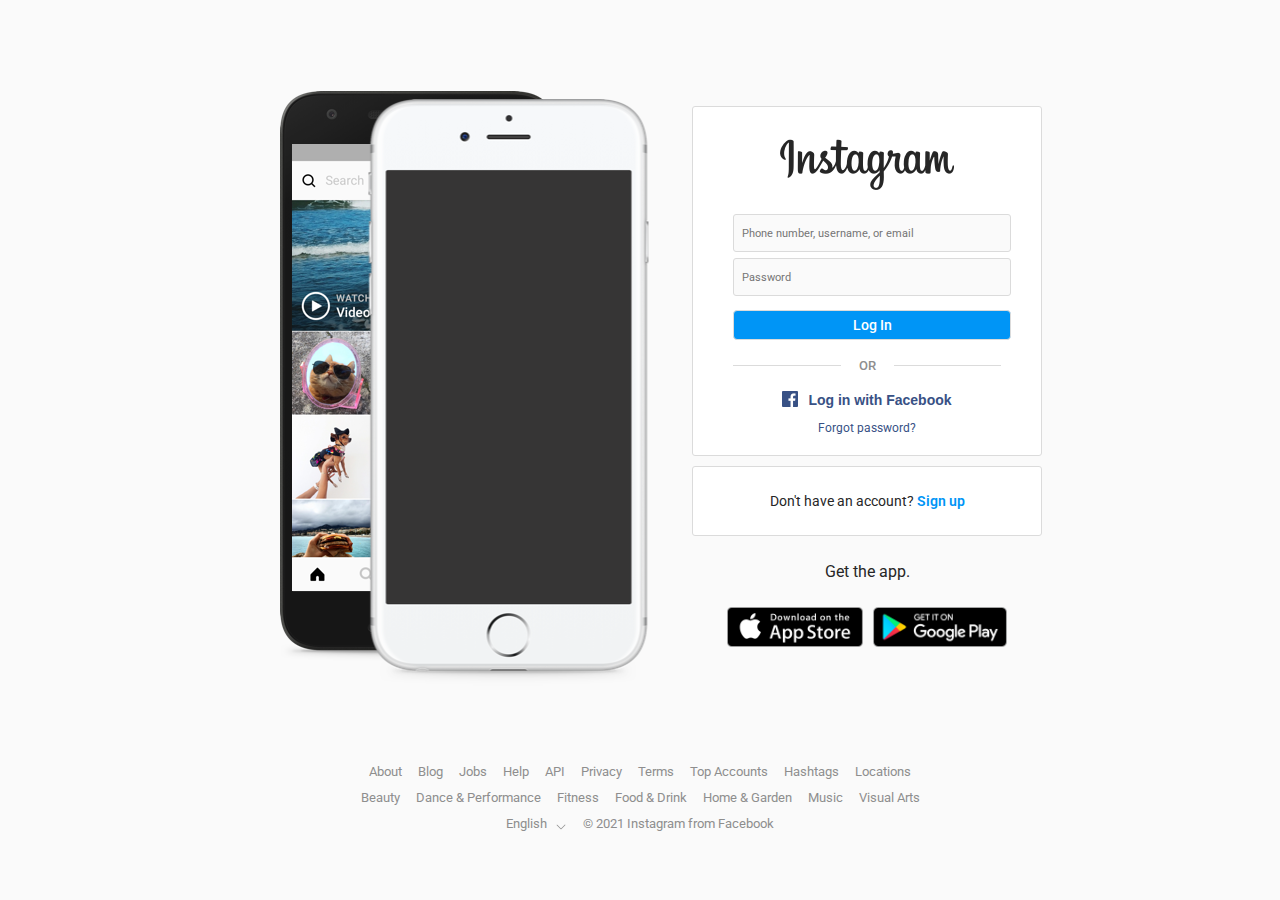
==== index.html @ e3c2feac "login" ====
<!DOCTYPE html>
<html lang="en">
  <head>
    <meta charset="UTF-8" />
    <meta http-equiv="X-UA-Compatible" content="IE=edge" />
    <meta name="viewport" content="width=device-width, initial-scale=1.0" />
    <title>Instagram</title>
    <link rel="stylesheet" href="assets/css/style.css" />
  </head>
  <body>
    <div class="login">
      <main class="login__main">
        <section class="loggin__main_pictures">
          <div class="mobileCarrusel">
            <div class="mobileCarrusel__images"></div>
          </div>
        </section>
        <section class="login__main__content">
          <div class="login__main__content__login">
            <div class="login__main__content__login__logo"></div>
            <form class="login__main__content__login__form" action="assets/html/home.html">
              <input
                placeholder="Phone number, username, or email"
                aria-required="true"
                autocapitalize="off"
                autocorrect="off"
                type="text"
              />
              <input
                placeholder="Password"
                aria-required="true"
                autocapitalize="off"
                autocorrect="off"
                type="password"
              />
              <input type="submit" value="Log In" />
            </form>
            <div class="login__main__content__login__or">
              <div class="login__main__content__login__or__separator"></div>
              <div class="login__main__content__login__or__text">OR</div>
              <div class="login__main__content__login__or__separator"></div>
            </div>
            <div class="login__main__content__login__facebook">
              <button class="login__main__content__login__facebook__button">
                <div
                  class="login__main__content__login__facebook__button__logo"
                ></div>
                <span
                  class="login__main__content__login__facebook__button__text"
                  >Log in with Facebook</span
                >
              </button>
            </div>
            <div class="login__main__content__login__forgot">
              <a>Forgot password?</a>
            </div>
          </div>
          <div class="login__main__content__signin">
            <p class="login__main__content__signin__text">
              Don't have an account?
              <a> Sign up </a>
            </p>
          </div>
          <div class="login__main__content__downloadApp">
            <p>Get the app.</p>
            <div class="login__main__content__downloadApp__links">
              <a>
                <img
                  alt="Available on the App Store"
                  src="/assets/img/appStore.png"
                />
              </a>
              <a>
                <img
                  alt="Available on Google Play"
                  src="/assets/img/googlePlay.png"
                />
              </a>
            </div>
          </div>
        </section>
      </main>
    </div>

    <footer class="login__footer">
        <div class="login__footer__line">
          <div class="login__footer__line__item">
            <a>About</a>
          </div>
          <div class="login__footer__line__item">
            <a>Blog</a>
          </div>
          <div class="login__footer__line__item">
            <a>Jobs</a>
          </div>
          <div class="login__footer__line__item">
            <a>Help</a>
          </div>
          <div class="login__footer__line__item">
            <a>API</a>
          </div>
          <div class="login__footer__line__item">
            <a>Privacy</a>
          </div>
          <div class="login__footer__line__item">
            <a>Terms</a>
          </div>
          <div class="login__footer__line__item">
            <a>Top Accounts</a>
          </div>
          <div class="login__footer__line__item">
            <a>Hashtags</a>
          </div>
          <div class="login__footer__line__item">
            <a>Locations</a>
          </div>
        </div>
        <div class="login__footer__line">
          <div class="login__footer__line__item">
            <a>Beauty</a>
          </div>
          <div class="login__footer__line__item">
            <a>Dance &amp; Performance</a>
          </div>
          <div class="login__footer__line__item">
            <a>Fitness</a>
          </div>
          <div class="login__footer__line__item">
            <a>Food &amp; Drink</a>
          </div>
          <div class="login__footer__line__item">
            <a>Home &amp; Garden</a>
          </div>
          <div class="login__footer__line__item">
            <a>Music</a>
          </div>
          <div class="login__footer__line__item">
            <a>Visual Arts</a>
          </div>
        </div>
      </div>
        <div class="login__footer__line">
          <span class="login__footer__line__item">English</span>
            <span class="login__footer__line__arrow" style="display: inline-block; transform: rotate(180deg)"
              ><svg
                aria-label="Down Chevron Icon"
                class="_8-yf5"
                fill="#8e8e8e"
                height="12"
                viewBox="0 0 48 48"
                width="12"
              >
                <path
                  d="M40 33.5c-.4 0-.8-.1-1.1-.4L24 18.1l-14.9 15c-.6.6-1.5.6-2.1 0s-.6-1.5 0-2.1l16-16c.6-.6 1.5-.6 2.1 0l16 16c.6.6.6 1.5 0 2.1-.3.3-.7.4-1.1.4z"
                ></path>
              </svg>
          </span>
          <div class="login__footer__line__item">
            © 2021 Instagram from Facebook
          </div>
        </div>
    </footer>
  </body>
</html>
---- assets/css/style.css ----
@import url("https://fonts.googleapis.com/css2?family=Roboto:ital,wght@0,100;0,300;0,400;0,500;0,700;0,900;1,100;1,300;1,400;1,500;1,700;1,900&display=swap");
@import url("https://fonts.googleapis.com/css2?family=Roboto:ital,wght@0,100;0,300;0,400;0,500;0,700;0,900;1,100;1,300;1,400;1,500;1,700;1,900&display=swap");
@import url("https://fonts.googleapis.com/css2?family=Roboto:ital,wght@0,100;0,300;0,400;0,500;0,700;0,900;1,100;1,300;1,400;1,500;1,700;1,900&display=swap");
body {
  margin: 0;
  padding: 0;
  box-sizing: content-box;
  background-color: #fafafa;
  font-family: "Roboto", sans-serif;
  color: #262626;
}

body {
  margin: 0;
  padding: 0;
  box-sizing: content-box;
  background-color: #fafafa;
  font-family: "Roboto", sans-serif;
  color: #262626;
}

.login__footer {
  display: flex;
  flex-direction: column;
  width: 100vw;
  height: 15vh;
}
.login__footer__line {
  display: flex;
  flex-direction: row;
  width: 100vw;
  justify-content: center;
  align-items: center;
}
.login__footer__line__item {
  font-size: 13px;
  line-height: 14px;
  margin: 0px 8px 12px;
  color: #8e8e8e;
}
.login__footer__line__arrow {
  font-size: 13px;
  line-height: 14px;
  margin-right: 8px;
  margin-top: -10px;
  color: #8e8e8e;
}

body {
  margin: 0;
  padding: 0;
  box-sizing: content-box;
  background-color: #fafafa;
  font-family: "Roboto", sans-serif;
  color: #262626;
}

.login__main__content {
  margin-top: 32px;
  max-width: 350px;
}

.login__main__content__login {
  border-radius: 3px;
  border: 1px solid #dbdbdb;
  background-color: white;
  padding: 10px 0;
  margin-bottom: 10px;
}

.login__main__content__login__logo {
  background-image: url("/assets/img/logos.png");
  background-repeat: no-repeat;
  background-size: 430px 401px;
  background-position: 0 -130px;
  height: 51px;
  width: 175px;
  margin: 22px auto 12px;
}

.login__main__content__login__form {
  margin-top: 24px;
}

.login__main__content__login__form input {
  outline: 0;
  font-size: 11px;
  background: #fafafa;
  border: 1px solid #dbdbdb;
  border-radius: 3px;
  overflow: hidden;
  padding: 9px 0 7px 8px;
  text-overflow: ellipsis;
  height: 20px;
  margin: 0 40px 6px;
  width: calc(100% - 80px);
  font-family: "Roboto", sans-serif;
}

.login__main__content__login__form input[type=submit] {
  margin: 8px 40px;
  height: 30px;
  color: white;
  background-color: #0095f6;
  border-radius: 4px;
  padding: 5px 9px;
  font-weight: 500;
  width: calc(100% - 70px);
  font-size: 14px;
}

.login__main__content__login__or {
  margin: 10px 40px 18px;
  display: flex;
  flex-direction: row;
}

.login__main__content__login__or__separator {
  flex-grow: 1;
  height: 1px;
  position: relative;
  top: 0.45em;
  flex-shrink: 1;
  color: black;
  box-sizing: border-box;
  border-bottom: 0.5px solid #dbdbdb;
}

.login__main__content__login__or__text {
  flex-grow: 0;
  flex-shrink: 0;
  font-size: 13px;
  font-weight: 600;
  line-height: 15px;
  margin: 0 18px;
  text-transform: uppercase;
  color: #8e8e8e;
  font-weight: 500;
}

.login__main__content__login__facebook {
  margin: 8px 40px;
}

.login__main__content__login__facebook__button {
  background-color: transparent;
  border: 0;
  box-sizing: border-box;
  color: #385185;
  cursor: pointer;
  display: inline;
  font-size: 14px;
  font-weight: 600;
  line-height: 18px;
  padding: 0;
  position: relative;
  text-align: center;
  text-overflow: ellipsis;
  text-transform: inherit;
  user-select: none;
  width: auto;
  display: flex;
  justify-content: center;
  outline: none;
  margin: 0 auto;
}

.login__main__content__login__facebook__button__logo {
  background-image: url("/assets/img/logos.png");
  background-repeat: no-repeat;
  background-position: -414px -259px;
  height: 16px;
  width: 16px;
}

.login__main__content__login__facebook__button__text {
  margin-left: 10px;
}

.login__main__content__login__forgot {
  font-size: 12px;
  line-height: 14px;
  margin-top: 12px;
  margin-bottom: 10px;
  text-align: center;
}

.login__main__content__login__forgot a {
  font-size: 12px;
  line-height: 14px;
  margin-top: 12px;
  text-align: center;
  color: #385185;
}

.login__main__content__signin {
  border-radius: 3px;
  border: 1px solid #dbdbdb;
  background-color: white;
  padding: 10px 0;
  margin-bottom: 10px;
}

.login__main__content__signin__text {
  color: #262626;
  font-size: 14px;
  margin: 15px;
  text-align: center;
}

.login__main__content__signin__text a {
  color: #0095f6;
  font-weight: 600;
  font-size: 14px;
  line-height: 18px;
  cursor: pointer;
}

.login__main__content__downloadApp {
  display: flex;
  flex-direction: column;
  flex-shrink: 0;
  margin: 0;
  padding: 0;
  position: relative;
}

.login__main__content__downloadApp p {
  text-align: center;
}

.login__main__content__downloadApp__links {
  margin-top: 10px;
  display: flex;
  justify-content: center;
}

.login__main__content__downloadApp__links a {
  text-decoration: none;
  margin: 0;
  padding: 0;
  border: 0;
  vertical-align: baseline;
  cursor: pointer;
}

.login__main__content__downloadApp__links a img {
  height: 40px;
  cursor: pointer;
}

.login__main__content__downloadApp__links a + a {
  margin-left: 10px;
}

.mobileCarrusel {
  background-image: url("/assets/img/mobileBackground.png");
  background-size: 454px 618px;
  width: 454px;
  height: 618px;
}

.login__main {
  display: flex;
  margin: 0 auto;
  width: fit-content;
}

.login {
  height: 85vh;
  display: flex;
  justify-content: center;
  align-items: center;
}

/*# sourceMappingURL=style.css.map */
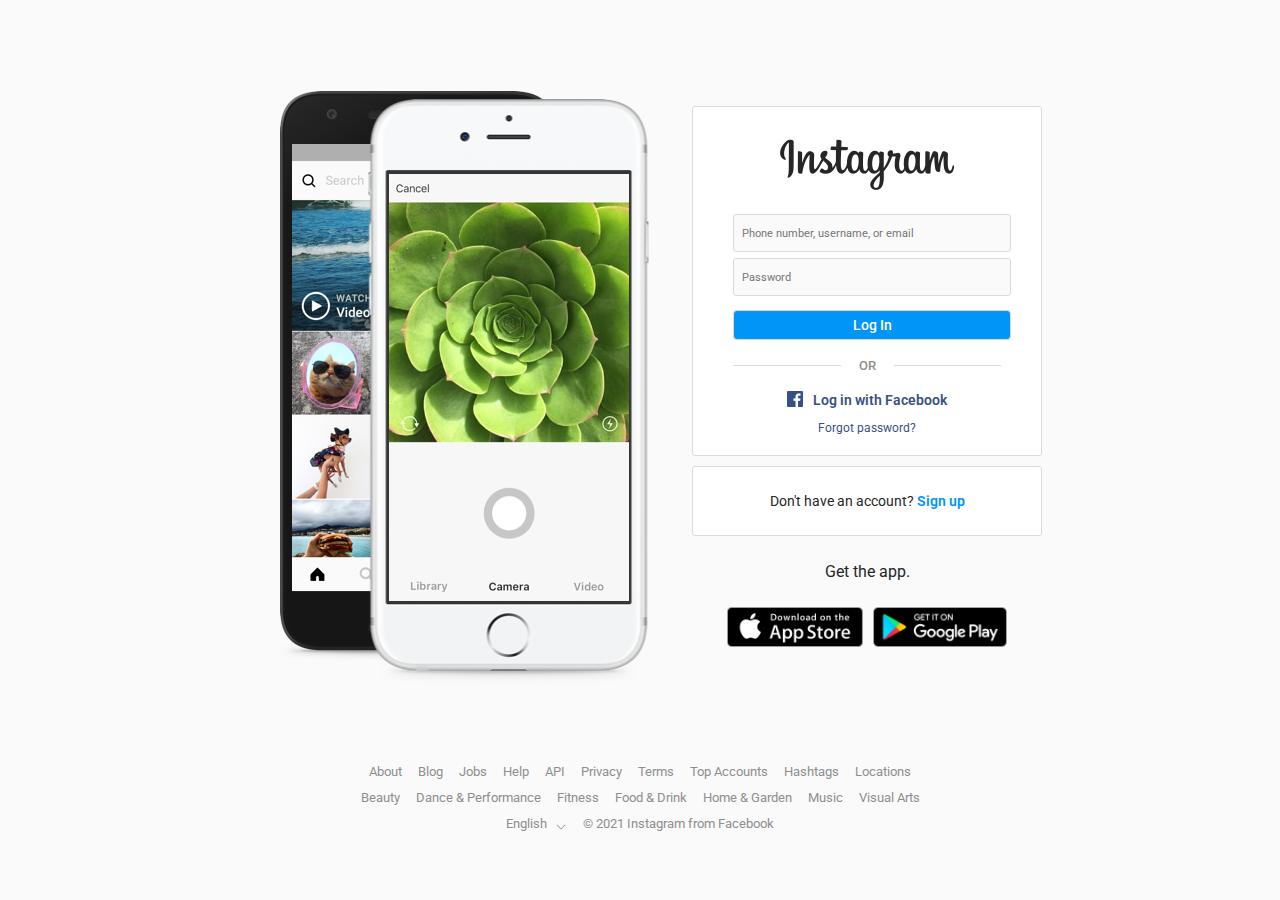
==== commit 57f0fdbc: "carrusel animation" ====
--- a/index.html
+++ b/index.html
@@ -12,7 +12,12 @@
       <main class="login__main">
         <section class="loggin__main_pictures">
           <div class="mobileCarrusel">
-            <div class="mobileCarrusel__images"></div>
+            <div class="mobileCarrusel__images">
+              <img class="mobileCarrusel__images__content__1" src="/assets/img/mobileImg1.jpg" alt="">
+              <img class="mobileCarrusel__images__content__2" src="/assets/img/mobileImg2.jpg" alt="">
+              <img class="mobileCarrusel__images__content__3" src="/assets/img/mobileImg3.jpg" alt="">
+              <img class="mobileCarrusel__images__content__4" src="/assets/img/mobileImg4.jpg" alt="">
+            </div>
           </div>
         </section>
         <section class="login__main__content">
--- a/assets/css/style.css
+++ b/assets/css/style.css
@@ -1,6 +1,32 @@
+@charset "UTF-8";
 @import url("https://fonts.googleapis.com/css2?family=Roboto:ital,wght@0,100;0,300;0,400;0,500;0,700;0,900;1,100;1,300;1,400;1,500;1,700;1,900&display=swap");
-@import url("https://fonts.googleapis.com/css2?family=Roboto:ital,wght@0,100;0,300;0,400;0,500;0,700;0,900;1,100;1,300;1,400;1,500;1,700;1,900&display=swap");
-@import url("https://fonts.googleapis.com/css2?family=Roboto:ital,wght@0,100;0,300;0,400;0,500;0,700;0,900;1,100;1,300;1,400;1,500;1,700;1,900&display=swap");
+.stories, .posts__item, .login__main__content__login, .login__main__content__signin {
+  top: 0;
+  left: 0;
+  right: 0;
+  border-radius: 3px;
+  border: 1px solid #dbdbdb;
+  background-color: white;
+  padding: 10px 0;
+  margin-bottom: 10px;
+}
+
+.login__main__content__login__facebook__button__logo {
+  background-image: url("/assets/img/logos.png");
+  background-repeat: no-repeat;
+  background-position: -414px -259px;
+  height: 16px;
+  width: 16px;
+}
+
+.stories__next div {
+  background-image: url("/assets/img/logos2.png");
+  background-repeat: no-repeat;
+  background-position: -294px -273px;
+  height: 45px;
+  width: 45px;
+}
+
 body {
   margin: 0;
   padding: 0;
@@ -8,15 +34,241 @@
   background-color: #fafafa;
   font-family: "Roboto", sans-serif;
   color: #262626;
+  width: 100vw;
+}
+
+article,
+aside,
+details,
+figcaption,
+figure,
+footer,
+header,
+hgroup,
+nav,
+section,
+summary {
+  display: block;
+}
+
+audio,
+canvas,
+video {
+  display: inline-block;
+}
+
+audio:not([controls]) {
+  display: none;
+  height: 0;
+}
+
+[hidden], template {
+  display: none;
+}
+
+html {
+  background: #fff;
+  color: #000;
+  -webkit-text-size-adjust: 100%;
+  -ms-text-size-adjust: 100%;
+}
+
+html,
+button,
+input,
+select,
+textarea {
+  font-family: sans-serif;
 }
 
 body {
   margin: 0;
+}
+
+a {
+  background: transparent;
+}
+a:focus {
+  outline: thin dotted;
+}
+a:hover, a:active {
+  outline: 0;
+}
+
+h1 {
+  font-size: 2em;
+  margin: 0.67em 0;
+}
+
+h2 {
+  font-size: 1.5em;
+  margin: 0.83em 0;
+}
+
+h3 {
+  font-size: 1.17em;
+  margin: 1em 0;
+}
+
+h4 {
+  font-size: 1em;
+  margin: 1.33em 0;
+}
+
+h5 {
+  font-size: 0.83em;
+  margin: 1.67em 0;
+}
+
+h6 {
+  font-size: 0.75em;
+  margin: 2.33em 0;
+}
+
+abbr[title] {
+  border-bottom: 1px dotted;
+}
+
+b,
+strong {
+  font-weight: bold;
+}
+
+dfn {
+  font-style: italic;
+}
+
+mark {
+  background: #ff0;
+  color: #000;
+}
+
+code,
+kbd,
+pre,
+samp {
+  font-family: monospace, serif;
+  font-size: 1em;
+}
+
+pre {
+  white-space: pre;
+  white-space: pre-wrap;
+  word-wrap: break-word;
+}
+
+q {
+  quotes: "“" "”" "‘" "’";
+}
+
+q:before, q:after {
+  content: "";
+  content: none;
+}
+
+small {
+  font-size: 80%;
+}
+
+sub,
+sup {
+  font-size: 75%;
+  line-height: 0;
+  position: relative;
+  vertical-align: baseline;
+}
+
+sup {
+  top: -0.5em;
+}
+
+sub {
+  bottom: -0.25em;
+}
+
+img {
+  border: 0;
+}
+
+svg:not(:root) {
+  overflow: hidden;
+}
+
+figure {
+  margin: 0;
+}
+
+fieldset {
+  border: 1px solid #c0c0c0;
+  margin: 0 2px;
+  padding: 0.35em 0.625em 0.75em;
+}
+
+legend {
+  border: 0;
   padding: 0;
+  white-space: normal;
+}
+
+button,
+input,
+select,
+textarea {
+  font-family: inherit;
+  font-size: 100%;
+  margin: 0;
+  vertical-align: baseline;
+}
+
+button, input {
+  line-height: normal;
+}
+
+button,
+select {
+  text-transform: none;
+}
+
+button,
+html input[type=button],
+input[type=reset],
+input[type=submit] {
+  -webkit-appearance: button;
+  cursor: pointer;
+}
+
+button[disabled],
+input[disabled] {
+  cursor: default;
+}
+
+button::-moz-focus-inner, input::-moz-focus-inner {
+  border: 0;
+  padding: 0;
+}
+
+textarea {
+  overflow: auto;
+  vertical-align: top;
+}
+
+table {
+  border-collapse: collapse;
+  border-spacing: 0;
+}
+
+input[type=search] {
+  -webkit-appearance: textfield;
+  -moz-box-sizing: content-box;
+  -webkit-box-sizing: content-box;
   box-sizing: content-box;
-  background-color: #fafafa;
-  font-family: "Roboto", sans-serif;
-  color: #262626;
+}
+input[type=search]::-webkit-search-cancel-button, input[type=search]::-webkit-search-decoration {
+  -webkit-appearance: none;
+}
+input[type=checkbox], input[type=radio] {
+  box-sizing: border-box;
+  padding: 0;
 }
 
 .login__footer {
@@ -46,28 +298,10 @@
   color: #8e8e8e;
 }
 
-body {
-  margin: 0;
-  padding: 0;
-  box-sizing: content-box;
-  background-color: #fafafa;
-  font-family: "Roboto", sans-serif;
-  color: #262626;
-}
-
 .login__main__content {
   margin-top: 32px;
   max-width: 350px;
 }
-
-.login__main__content__login {
-  border-radius: 3px;
-  border: 1px solid #dbdbdb;
-  background-color: white;
-  padding: 10px 0;
-  margin-bottom: 10px;
-}
-
 .login__main__content__login__logo {
   background-image: url("/assets/img/logos.png");
   background-repeat: no-repeat;
@@ -77,11 +311,9 @@
   width: 175px;
   margin: 22px auto 12px;
 }
-
 .login__main__content__login__form {
   margin-top: 24px;
 }
-
 .login__main__content__login__form input {
   outline: 0;
   font-size: 11px;
@@ -96,7 +328,6 @@
   width: calc(100% - 80px);
   font-family: "Roboto", sans-serif;
 }
-
 .login__main__content__login__form input[type=submit] {
   margin: 8px 40px;
   height: 30px;
@@ -108,13 +339,11 @@
   width: calc(100% - 70px);
   font-size: 14px;
 }
-
 .login__main__content__login__or {
   margin: 10px 40px 18px;
   display: flex;
   flex-direction: row;
 }
-
 .login__main__content__login__or__separator {
   flex-grow: 1;
   height: 1px;
@@ -125,7 +354,6 @@
   box-sizing: border-box;
   border-bottom: 0.5px solid #dbdbdb;
 }
-
 .login__main__content__login__or__text {
   flex-grow: 0;
   flex-shrink: 0;
@@ -137,11 +365,9 @@
   color: #8e8e8e;
   font-weight: 500;
 }
-
 .login__main__content__login__facebook {
   margin: 8px 40px;
 }
-
 .login__main__content__login__facebook__button {
   background-color: transparent;
   border: 0;
@@ -164,19 +390,9 @@
   outline: none;
   margin: 0 auto;
 }
-
-.login__main__content__login__facebook__button__logo {
-  background-image: url("/assets/img/logos.png");
-  background-repeat: no-repeat;
-  background-position: -414px -259px;
-  height: 16px;
-  width: 16px;
-}
-
 .login__main__content__login__facebook__button__text {
   margin-left: 10px;
 }
-
 .login__main__content__login__forgot {
   font-size: 12px;
   line-height: 14px;
@@ -184,7 +400,6 @@
   margin-bottom: 10px;
   text-align: center;
 }
-
 .login__main__content__login__forgot a {
   font-size: 12px;
   line-height: 14px;
@@ -192,22 +407,12 @@
   text-align: center;
   color: #385185;
 }
-
-.login__main__content__signin {
-  border-radius: 3px;
-  border: 1px solid #dbdbdb;
-  background-color: white;
-  padding: 10px 0;
-  margin-bottom: 10px;
-}
-
 .login__main__content__signin__text {
   color: #262626;
   font-size: 14px;
   margin: 15px;
   text-align: center;
 }
-
 .login__main__content__signin__text a {
   color: #0095f6;
   font-weight: 600;
@@ -215,7 +420,6 @@
   line-height: 18px;
   cursor: pointer;
 }
-
 .login__main__content__downloadApp {
   display: flex;
   flex-direction: column;
@@ -224,17 +428,14 @@
   padding: 0;
   position: relative;
 }
-
 .login__main__content__downloadApp p {
   text-align: center;
 }
-
 .login__main__content__downloadApp__links {
   margin-top: 10px;
   display: flex;
   justify-content: center;
 }
-
 .login__main__content__downloadApp__links a {
   text-decoration: none;
   margin: 0;
@@ -243,12 +444,10 @@
   vertical-align: baseline;
   cursor: pointer;
 }
-
 .login__main__content__downloadApp__links a img {
   height: 40px;
   cursor: pointer;
 }
-
 .login__main__content__downloadApp__links a + a {
   margin-left: 10px;
 }
@@ -259,6 +458,281 @@
   width: 454px;
   height: 618px;
 }
+.mobileCarrusel__images {
+  margin-left: 151px;
+  position: relative;
+}
+.mobileCarrusel__images * {
+  height: 427px;
+  left: 0;
+  /* opacity: 0; */
+  position: absolute;
+  top: 100px;
+  /* visibility: hidden; */
+  width: 240px;
+}
+.mobileCarrusel__images__content__1 {
+  animation: carrusel-animation-1 30s linear infinite normal;
+}
+@-webkit-keyframes carrusel-animation-1 {
+  0% {
+    opacity: 0;
+    opacity: 1;
+  }
+  20% {
+    opacity: 0;
+    opacity: 1;
+  }
+  25% {
+    opacity: 0;
+  }
+  45% {
+    opacity: 0;
+  }
+  50% {
+    opacity: 0;
+  }
+  70% {
+    opacity: 0;
+  }
+  75% {
+    opacity: 0;
+  }
+  95% {
+    opacity: 0;
+  }
+  100% {
+    opacity: 0;
+    opacity: 1;
+  }
+}
+@keyframes carrusel-animation-1 {
+  0% {
+    opacity: 0;
+    opacity: 1;
+  }
+  20% {
+    opacity: 0;
+    opacity: 1;
+  }
+  25% {
+    opacity: 0;
+  }
+  45% {
+    opacity: 0;
+  }
+  50% {
+    opacity: 0;
+  }
+  70% {
+    opacity: 0;
+  }
+  75% {
+    opacity: 0;
+  }
+  95% {
+    opacity: 0;
+  }
+  100% {
+    opacity: 0;
+    opacity: 1;
+  }
+}
+.mobileCarrusel__images__content__2 {
+  animation: carrusel-animation-2 30s linear infinite normal;
+}
+@-webkit-keyframes carrusel-animation-2 {
+  0% {
+    opacity: 0;
+  }
+  20% {
+    opacity: 0;
+  }
+  25% {
+    opacity: 0;
+    opacity: 2;
+  }
+  45% {
+    opacity: 0;
+    opacity: 2;
+  }
+  50% {
+    opacity: 0;
+  }
+  70% {
+    opacity: 0;
+  }
+  75% {
+    opacity: 0;
+  }
+  95% {
+    opacity: 0;
+  }
+  100% {
+    opacity: 0;
+  }
+}
+@keyframes carrusel-animation-2 {
+  0% {
+    opacity: 0;
+  }
+  20% {
+    opacity: 0;
+  }
+  25% {
+    opacity: 0;
+    opacity: 2;
+  }
+  45% {
+    opacity: 0;
+    opacity: 2;
+  }
+  50% {
+    opacity: 0;
+  }
+  70% {
+    opacity: 0;
+  }
+  75% {
+    opacity: 0;
+  }
+  95% {
+    opacity: 0;
+  }
+  100% {
+    opacity: 0;
+  }
+}
+.mobileCarrusel__images__content__3 {
+  animation: carrusel-animation-3 30s linear infinite normal;
+}
+@-webkit-keyframes carrusel-animation-3 {
+  0% {
+    opacity: 0;
+  }
+  20% {
+    opacity: 0;
+  }
+  25% {
+    opacity: 0;
+  }
+  45% {
+    opacity: 0;
+  }
+  50% {
+    opacity: 0;
+    opacity: 3;
+  }
+  70% {
+    opacity: 0;
+    opacity: 3;
+  }
+  75% {
+    opacity: 0;
+  }
+  95% {
+    opacity: 0;
+  }
+  100% {
+    opacity: 0;
+  }
+}
+@keyframes carrusel-animation-3 {
+  0% {
+    opacity: 0;
+  }
+  20% {
+    opacity: 0;
+  }
+  25% {
+    opacity: 0;
+  }
+  45% {
+    opacity: 0;
+  }
+  50% {
+    opacity: 0;
+    opacity: 3;
+  }
+  70% {
+    opacity: 0;
+    opacity: 3;
+  }
+  75% {
+    opacity: 0;
+  }
+  95% {
+    opacity: 0;
+  }
+  100% {
+    opacity: 0;
+  }
+}
+.mobileCarrusel__images__content__4 {
+  animation: carrusel-animation-4 30s linear infinite normal;
+}
+@-webkit-keyframes carrusel-animation-4 {
+  0% {
+    opacity: 0;
+  }
+  20% {
+    opacity: 0;
+  }
+  25% {
+    opacity: 0;
+  }
+  45% {
+    opacity: 0;
+  }
+  50% {
+    opacity: 0;
+  }
+  70% {
+    opacity: 0;
+  }
+  75% {
+    opacity: 0;
+    opacity: 4;
+  }
+  95% {
+    opacity: 0;
+    opacity: 4;
+  }
+  100% {
+    opacity: 0;
+  }
+}
+@keyframes carrusel-animation-4 {
+  0% {
+    opacity: 0;
+  }
+  20% {
+    opacity: 0;
+  }
+  25% {
+    opacity: 0;
+  }
+  45% {
+    opacity: 0;
+  }
+  50% {
+    opacity: 0;
+  }
+  70% {
+    opacity: 0;
+  }
+  75% {
+    opacity: 0;
+    opacity: 4;
+  }
+  95% {
+    opacity: 0;
+    opacity: 4;
+  }
+  100% {
+    opacity: 0;
+  }
+}
 
 .login__main {
   display: flex;
@@ -273,4 +747,329 @@
   align-items: center;
 }
 
+.posts {
+  height: fit-content;
+  margin-bottom: 24px;
+  padding: 16px 0;
+  display: flex;
+  flex-direction: column;
+  width: 100%;
+  position: relative;
+}
+.posts__item {
+  width: 100%;
+  height: fit-content;
+  padding: 0;
+  margin-bottom: 60px;
+}
+.posts__item__userContainer {
+  height: 28px;
+  padding: 16px;
+  width: calc(100% - 32px);
+  display: flex;
+  align-items: center;
+}
+.posts__item__userContainer__image {
+  width: 40px;
+  width: 32px;
+  height: 32px;
+  width: 36px;
+  height: 36px;
+  background: linear-gradient(to bottom left, #833ab4, #c13584, #e1306c, #fd1d1d, #f56040, #f77737, #fcaf45, #ffdc80);
+  padding: 2px;
+  display: inline-block;
+  border-radius: 50%;
+}
+.posts__item__userContainer__image img {
+  width: 100%;
+  height: 100%;
+  border-radius: 50%;
+  overflow: hidden;
+  box-sizing: border-box;
+  display: block;
+}
+.posts__item__userContainer__image img {
+  width: 100%;
+  height: 100%;
+  border-radius: 50%;
+  overflow: hidden;
+  box-sizing: border-box;
+  display: block;
+  border: 2px solid white;
+}
+.posts__item__userContainer__info {
+  width: calc(100% - 78px);
+  display: flex;
+  flex-direction: column;
+  color: #262626;
+  margin-left: 14px;
+}
+.posts__item__userContainer__info__name {
+  font-size: 13px;
+  font-weight: 600;
+}
+.posts__item__userContainer__info__place {
+  font-size: 13px;
+}
+.posts__item__userContainer__action {
+  margin-top: 4px;
+  height: 24px;
+  width: 24px;
+}
+.posts__item__image {
+  width: 100%;
+}
+.posts__item__image img {
+  width: 100%;
+  height: auto;
+}
+.posts__item__footer {
+  display: flex;
+  justify-content: space-between;
+  padding-left: 16px;
+  padding-right: 16px;
+}
+.posts__item__footer svg {
+  padding: 8px;
+  cursor: pointer;
+}
+.posts__item__footer svg:first-of-type {
+  padding-left: 0;
+}
+.posts__item__footer svg:last-of-type {
+  padding-right: 0;
+}
+.posts__item__footer__leftButtons {
+  display: flex;
+}
+.posts__item__likes {
+  display: flex;
+  padding-left: 16px;
+  padding-right: 16px;
+  width: calc(100% - 32px);
+  align-items: center;
+}
+.posts__item__likes__image {
+  width: 20px;
+  height: 20px;
+}
+.posts__item__likes__image img {
+  width: 100%;
+  height: 100%;
+  border-radius: 50%;
+  overflow: hidden;
+  box-sizing: border-box;
+  display: block;
+}
+.posts__item__likes__text {
+  font-size: 14px;
+  margin-left: 8px;
+}
+.posts__item__coments {
+  font-size: 14px;
+  padding-left: 16px;
+  padding-right: 16px;
+  margin-top: 14px;
+}
+.posts__item__coments__userComent b:last-of-type {
+  color: #8e8e8e;
+  font-weight: 400;
+}
+.posts__item__coments__viewAll {
+  color: #8e8e8e;
+  font-weight: 400;
+  margin: 8px 0 0;
+}
+.posts__item__coments__comment {
+  margin: 8px 0 0;
+}
+.posts__item__coments__comment svg {
+  float: right;
+}
+.posts__item__comment {
+  padding-left: 16px;
+  padding-right: 16px;
+  margin-top: 12px;
+  border-top: 1px solid #dbdbdb;
+  height: 56px;
+  display: flex;
+  align-items: center;
+  font-size: 14px;
+  color: #8e8e8e;
+}
+.posts__item__comment span {
+  margin-left: 14px;
+}
+.posts__item__comment span:first-of-type {
+  width: calc(100% - 84px);
+}
+.posts__item__comment span:last-of-type {
+  color: #0095f6;
+  font-weight: 600;
+  opacity: 0.4;
+}
+
+.stories {
+  height: 86px;
+  margin-bottom: 24px;
+  padding: 16px 0;
+  display: flex;
+  flex-direction: row;
+  width: 100%;
+  position: relative;
+}
+.stories__item {
+  height: 122px;
+  padding: 0 4px;
+  top: 2px;
+  width: 80px;
+  display: flex;
+  flex-direction: column;
+  align-items: center;
+  cursor: pointer;
+}
+.stories__item__image {
+  width: 56px;
+  height: 56px;
+  width: 60px;
+  height: 60px;
+  background: linear-gradient(to bottom left, #833ab4, #c13584, #e1306c, #fd1d1d, #f56040, #f77737, #fcaf45, #ffdc80);
+  padding: 2px;
+  display: inline-block;
+  border-radius: 50%;
+  margin-bottom: 6px;
+  margin-top: 4px;
+}
+.stories__item__image img {
+  width: 100%;
+  height: 100%;
+  border-radius: 50%;
+  overflow: hidden;
+  box-sizing: border-box;
+  display: block;
+}
+.stories__item__image img {
+  width: 100%;
+  height: 100%;
+  border-radius: 50%;
+  overflow: hidden;
+  box-sizing: border-box;
+  display: block;
+  border: 2px solid white;
+}
+.stories__item span {
+  font-size: 11.5px;
+  line-height: 14px;
+  letter-spacing: 0.01em;
+  max-width: 74px;
+  overflow: hidden;
+  text-overflow: ellipsis;
+}
+.stories__next {
+  background-color: transparent;
+  border: 0;
+  justify-self: center;
+  outline: 0;
+  padding: 0;
+  position: absolute;
+  top: 50%;
+  transform: translateY(-50%);
+  cursor: pointer;
+  right: 0;
+}
+.stories__next div {
+  border-radius: 50%;
+}
+
+.navBar {
+  background-color: white;
+  width: 100vw;
+  border-bottom: 1px solid #dbdbdb;
+  position: fixed;
+  z-index: 1;
+}
+.navBar__content {
+  max-width: 975px;
+  height: 54px;
+  margin: 0 auto;
+  display: flex;
+  justify-content: space-between;
+  align-items: center;
+}
+.navBar__content > * {
+  width: 30%;
+  margin: 0 20px;
+}
+.navBar__content__logoContainer__logo {
+  margin-top: 6px;
+  background-image: url("/assets/img/logos.png");
+  background-repeat: no-repeat;
+  background-size: 253.0857142857px 236.0171428571px;
+  background-position: 0 -76.5142857143px;
+  height: 30.0171428571px;
+  width: 103px;
+  cursor: pointer;
+}
+.navBar__content__searchContainer {
+  display: flex;
+  justify-content: center;
+}
+.navBar__content__searchContainer__search {
+  width: 209px;
+  height: 24px;
+  border: 1px solid #dbdbdb;
+  background-color: #fafafa;
+  border-radius: 3px;
+}
+.navBar__content__iconsContainer {
+  display: flex;
+  justify-content: flex-end;
+}
+.navBar__content__iconsContainer > * {
+  cursor: pointer;
+}
+.navBar__content__iconsContainer > *:not(:first-child) {
+  margin-left: 22px;
+}
+.navBar__content__iconsContainer__porfile {
+  width: 22px;
+  height: 22px;
+}
+.navBar__content__iconsContainer__porfile img {
+  width: 100%;
+  height: 100%;
+  border-radius: 50%;
+  overflow: hidden;
+  box-sizing: border-box;
+  display: block;
+}
+
+.homeMain {
+  width: 100vh;
+  max-width: 935px;
+  height: fit-content;
+  margin: 0 auto;
+  padding: 0;
+  padding-top: 84px;
+  overflow: hidden;
+}
+
+.feedContainer {
+  float: left;
+  margin-right: 28px;
+  max-width: 614px;
+  width: 100%;
+}
+
+.suggestions {
+  position: fixed;
+  left: max(650px, (100% - 935px) / 2 + 650px);
+  top: 84px;
+  height: 100vh;
+  width: 293px;
+  margin-bottom: 30px;
+  padding: 0;
+  background-color: blue;
+}
+
 /*# sourceMappingURL=style.css.map */
